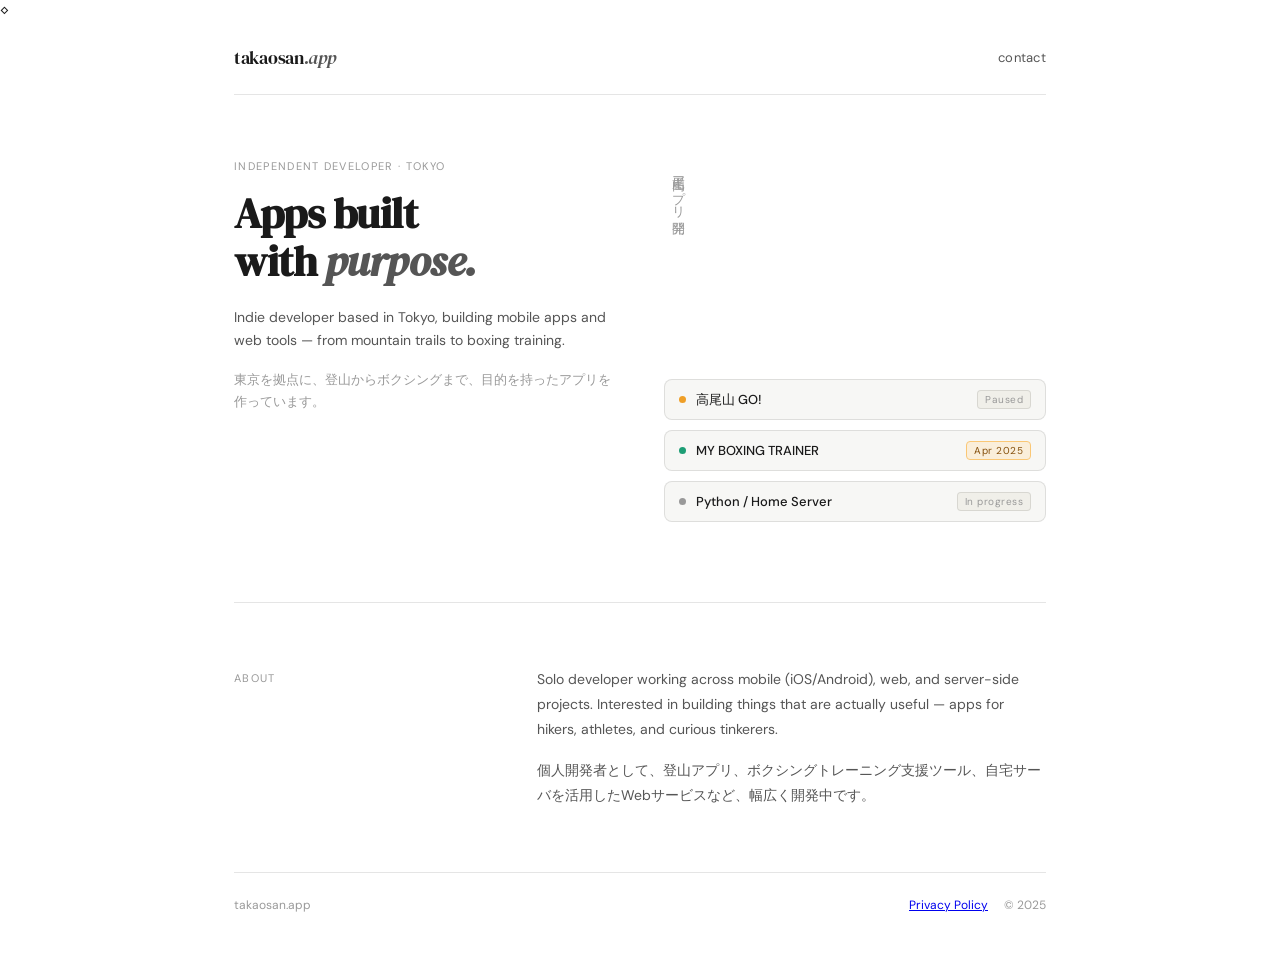
==== index.html @ f697223b "2nd" ====
<!DOCTYPE html>
<html lang="ja">
<head>
  <meta charset="UTF-8">
  <meta name="viewport" content="width=device-width, initial-scale=1.0">
  <title>takao3.app — Independent developer · Tokyo</title>
  <meta name="description" content="東京を拠点に、登山からボクシングまで、目的を持ったアプリを作っています。">
  <link rel="preconnect" href="https://fonts.googleapis.com">
  <link rel="preconnect" href="https://fonts.gstatic.com" crossorigin>
  <link href="https://fonts.googleapis.com/css2?family=DM+Serif+Display:ital@0;1&family=DM+Sans:wght@300;400;500&display=swap" rel="stylesheet">
  <style>
    *, *::before, *::after { margin: 0; padding: 0; box-sizing: border-box; }

    :root {
      --color-text-primary: #1a1a1a;
      --color-text-secondary: #555;
      --color-text-tertiary: #999;
      --color-bg: #fff;
      --color-bg-secondary: #f7f7f5;
      --color-bg-tertiary: #f0efe9;
      --color-border: rgba(0,0,0,0.1);
      --color-border-hover: rgba(0,0,0,0.2);
    }

    @media (prefers-color-scheme: dark) {
      :root {
        --color-text-primary: #e8e8e6;
        --color-text-secondary: #aaa;
        --color-text-tertiary: #666;
        --color-bg: #111;
        --color-bg-secondary: #1a1a1a;
        --color-bg-tertiary: #222;
        --color-border: rgba(255,255,255,0.1);
        --color-border-hover: rgba(255,255,255,0.2);
      }
    }

    body {
      font-family: 'DM Sans', sans-serif;
      background: var(--color-bg);
      color: var(--color-text-primary);
      -webkit-font-smoothing: antialiased;
    }

    .page {
      max-width: 860px;
      margin: 0 auto;
      padding: 0 1.5rem;
    }

    nav {
      display: flex;
      justify-content: space-between;
      align-items: center;
      padding: 1.5rem 0;
      border-bottom: 0.5px solid var(--color-border);
      margin-bottom: 4rem;
    }

    .logo {
      font-family: 'DM Serif Display', serif;
      font-size: 18px;
      letter-spacing: -0.3px;
      color: var(--color-text-primary);
      text-decoration: none;
    }

    .logo span {
      font-style: italic;
      color: var(--color-text-secondary);
    }

    nav a {
      font-size: 13px;
      color: var(--color-text-secondary);
      text-decoration: none;
      letter-spacing: 0.02em;
    }

    nav a:hover { color: var(--color-text-primary); }

    .hero {
      display: grid;
      grid-template-columns: 1fr 1fr;
      gap: 3rem;
      align-items: start;
      margin-bottom: 5rem;
    }

    .hero-label {
      font-size: 11px;
      letter-spacing: 0.12em;
      text-transform: uppercase;
      color: var(--color-text-tertiary);
      margin-bottom: 1rem;
    }

    .hero h1 {
      font-family: 'DM Serif Display', serif;
      font-size: 42px;
      line-height: 1.15;
      letter-spacing: -0.5px;
      margin-bottom: 1.25rem;
    }

    .hero h1 em {
      font-style: italic;
      color: var(--color-text-secondary);
    }

    .hero-sub {
      font-size: 14px;
      line-height: 1.7;
      color: var(--color-text-secondary);
      margin-bottom: 1rem;
    }

    .hero-right { padding-top: 0.5rem; }

    .tagline-jp {
      font-family: 'DM Serif Display', serif;
      font-size: 13px;
      color: var(--color-text-tertiary);
      line-height: 2.2;
      writing-mode: vertical-rl;
      text-orientation: mixed;
      height: 180px;
      margin-bottom: 2rem;
    }

    .status-row {
      display: flex;
      flex-direction: column;
      gap: 10px;
    }

    .status-item {
      display: flex;
      align-items: center;
      gap: 10px;
      font-size: 13px;
      padding: 10px 14px;
      border: 0.5px solid var(--color-border);
      border-radius: 8px;
      background: var(--color-bg-secondary);
      transition: border-color 0.2s;
      text-decoration: none;
      color: var(--color-text-primary);
    }

    .status-item:hover { border-color: var(--color-border-hover); }

    .dot {
      width: 7px;
      height: 7px;
      border-radius: 50%;
      flex-shrink: 0;
    }

    .dot-green { background: #1D9E75; }
    .dot-amber { background: #EF9F27; }
    .dot-gray  { background: var(--color-text-tertiary); }

    .status-name { font-weight: 500; flex: 1; }

    .status-badge {
      font-size: 10px;
      letter-spacing: 0.05em;
      padding: 2px 7px;
      border-radius: 4px;
      background: var(--color-bg-tertiary);
      color: var(--color-text-tertiary);
      border: 0.5px solid var(--color-border);
    }

    .badge-soon { background: #FAEEDA; color: #854F0B; border-color: #FAC775; }
    .badge-active { background: #E1F5EE; color: #0F6E56; border-color: #9FE1CB; }

    .divider {
      height: 0.5px;
      background: var(--color-border);
      margin: 4rem 0;
    }

    .about {
      display: grid;
      grid-template-columns: 1fr 2fr;
      gap: 3rem;
      margin-bottom: 4rem;
    }

    .about-label {
      font-size: 11px;
      letter-spacing: 0.12em;
      text-transform: uppercase;
      color: var(--color-text-tertiary);
      padding-top: 4px;
    }

    .about-text {
      font-size: 14px;
      line-height: 1.8;
      color: var(--color-text-secondary);
    }

    .about-text p + p { margin-top: 1rem; }

    footer {
      display: flex;
      justify-content: space-between;
      align-items: center;
      padding: 1.5rem 0;
      border-top: 0.5px solid var(--color-border);
      font-size: 12px;
      color: var(--color-text-tertiary);
      margin-bottom: 2rem;
    }

    @media (max-width: 600px) {
      .hero { grid-template-columns: 1fr; gap: 2rem; }
      .about { grid-template-columns: 1fr; gap: 1rem; }
      .hero h1 { font-size: 32px; }
      .tagline-jp { writing-mode: horizontal-tb; height: auto; margin-bottom: 1rem; }
    }
  </style>
</head>◊
<body>
  <div class="page">
    <nav>
      <a href="/" class="logo">takaosan<span>.app</span></a>
      <a href="mailto:hello@takaosan.app">contact</a>
    </nav>

    <section class="hero">
      <div class="hero-left">
        <div class="hero-label">Independent developer · Tokyo</div>
        <h1>Apps built<br>with <em>purpose.</em></h1>
        <p class="hero-sub">
          Indie developer based in Tokyo, building mobile apps and web tools — from mountain trails to boxing training.
        </p>
        <p class="hero-sub" style="font-size:13px; color: var(--color-text-tertiary);">
          東京を拠点に、登山からボクシングまで、目的を持ったアプリを作っています。
        </p>
      </div>

      <div class="hero-right">
        <div class="tagline-jp">高尾山アプリ開発</div>
        <div class="status-row">
          <a href="https://www.takaosan-go.jp" class="status-item" target="_blank" rel="noopener">
            <div class="dot dot-amber"></div>
            <span class="status-name">高尾山 GO!</span>
            <span class="status-badge">Paused</span>
          </a>
          <div class="status-item">
            <div class="dot dot-green"></div>
            <span class="status-name">MY BOXING TRAINER</span>
            <span class="status-badge badge-soon">Apr 2025</span>
          </div>
          <div class="status-item">
            <div class="dot dot-gray"></div>
            <span class="status-name">Python / Home Server</span>
            <span class="status-badge">In progress</span>
          </div>
        </div>
      </div>
    </section>

    <div class="divider"></div>

    <section class="about">
      <div class="about-label">About</div>
      <div class="about-text">
        <p>
          Solo developer working across mobile (iOS/Android), web, and server-side projects. Interested in building things that are actually useful — apps for hikers, athletes, and curious tinkerers.
        </p>
        <p>
          個人開発者として、登山アプリ、ボクシングトレーニング支援ツール、自宅サーバを活用したWebサービスなど、幅広く開発中です。
        </p>
      </div>
    </section>

<footer>
  <span>takaosan.app</span>
  <div style="display:flex; gap:16px;">
    <a href="/privacy-policy.html">Privacy Policy</a>
    <span>© 2025</span>
  </div>
</footer>
  </div>
</body>
</html>
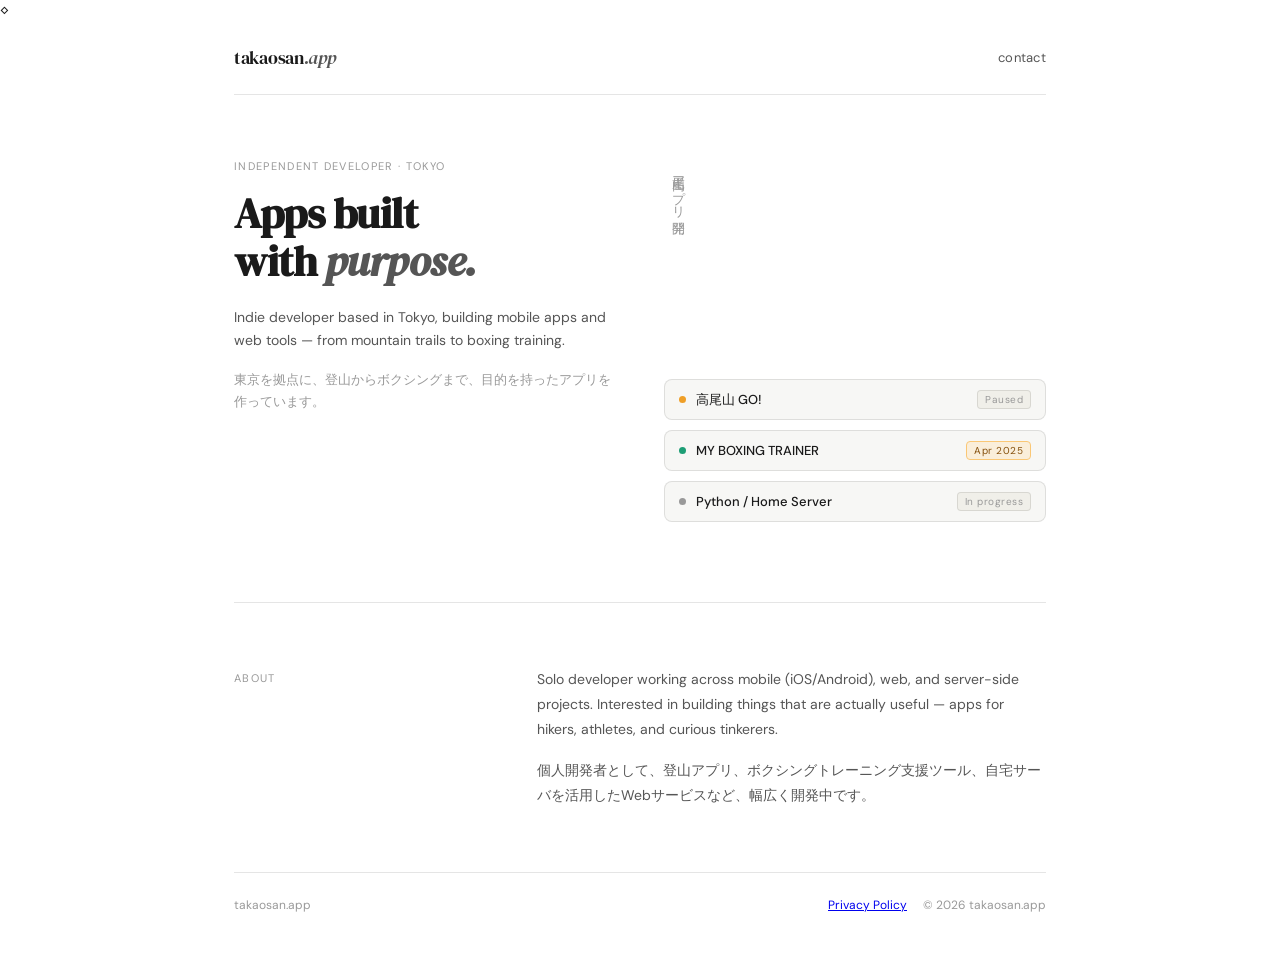
==== commit 9020ac9e: "20260401_3" ====
--- a/index.html
+++ b/index.html
@@ -282,8 +282,8 @@
 <footer>
   <span>takaosan.app</span>
   <div style="display:flex; gap:16px;">
-    <a href="/privacy-policy.html">Privacy Policy</a>
-    <span>© 2025</span>
+    <a href="/privacy-policy">Privacy Policy</a>
+    <span>© 2026 takaosan.app</span>
   </div>
 </footer>
   </div>
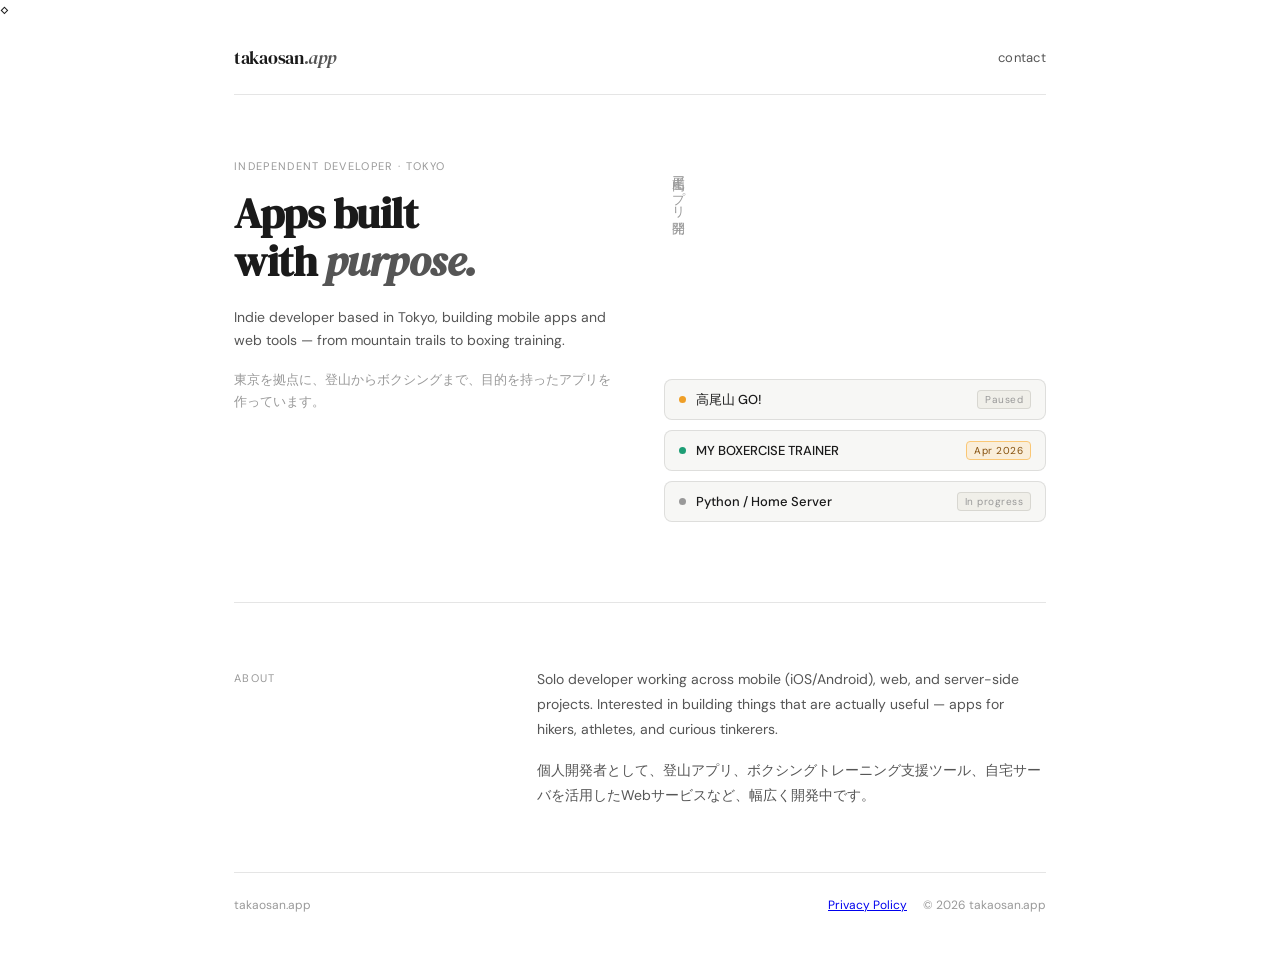
==== commit 15573d23: "20260401_4" ====
--- a/index.html
+++ b/index.html
@@ -251,11 +251,11 @@
             <span class="status-name">高尾山 GO!</span>
             <span class="status-badge">Paused</span>
           </a>
-          <div class="status-item">
+          <a href="/mbt/" class="status-item">
             <div class="dot dot-green"></div>
-            <span class="status-name">MY BOXING TRAINER</span>
-            <span class="status-badge badge-soon">Apr 2025</span>
-          </div>
+            <span class="status-name">MY BOXERCISE TRAINER</span>
+            <span class="status-badge badge-soon">Apr 2026</span>
+          </a>
           <div class="status-item">
             <div class="dot dot-gray"></div>
             <span class="status-name">Python / Home Server</span>
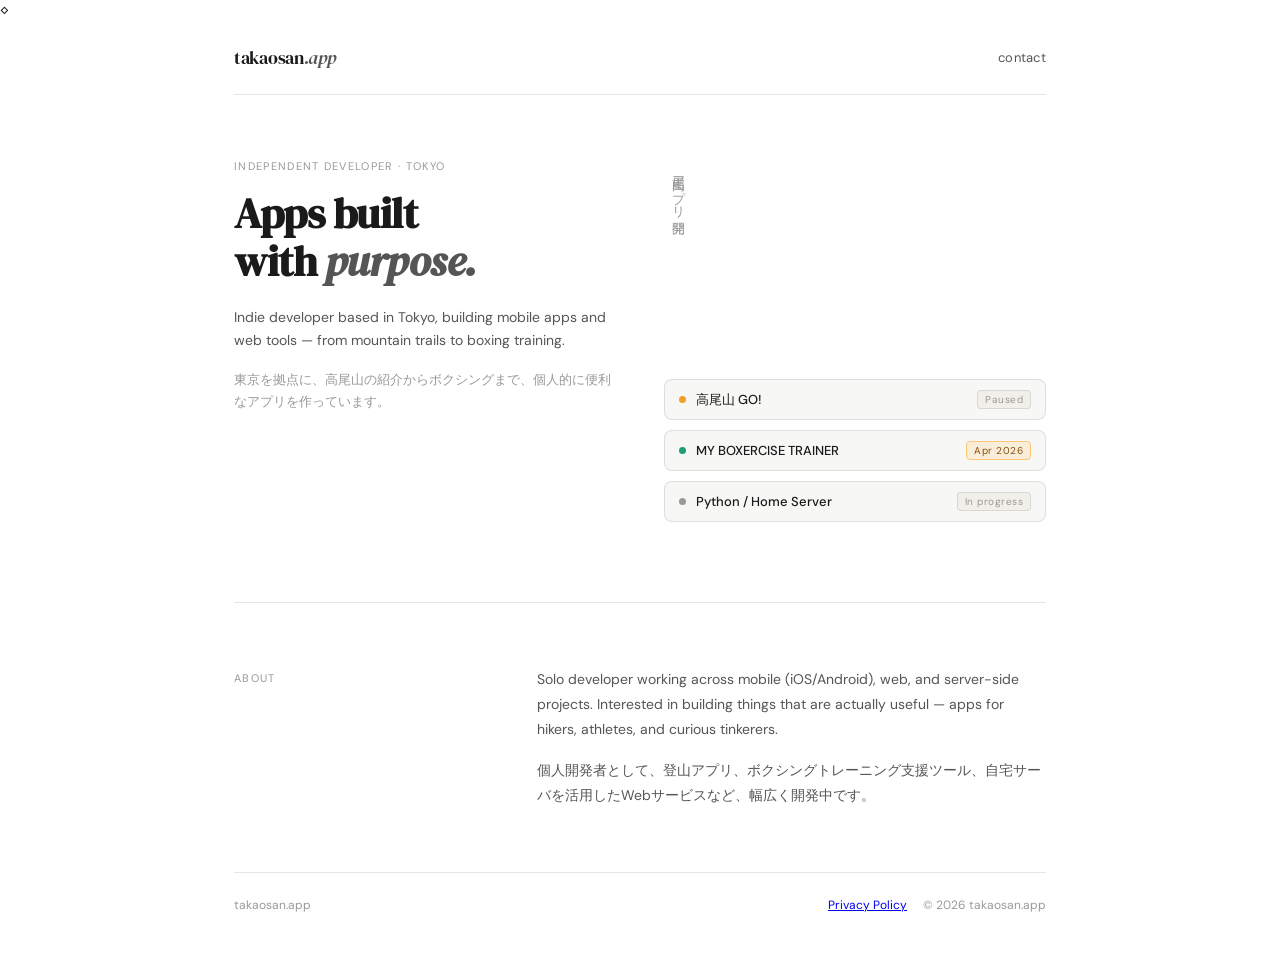
==== commit 35d6509b: "20260405_before_publish" ====
--- a/index.html
+++ b/index.html
@@ -3,226 +3,13 @@
 <head>
   <meta charset="UTF-8">
   <meta name="viewport" content="width=device-width, initial-scale=1.0">
-  <title>takao3.app — Independent developer · Tokyo</title>
+  <title>takaosan.app — Independent developer · Tokyo</title>
   <meta name="description" content="東京を拠点に、登山からボクシングまで、目的を持ったアプリを作っています。">
   <link rel="preconnect" href="https://fonts.googleapis.com">
   <link rel="preconnect" href="https://fonts.gstatic.com" crossorigin>
   <link href="https://fonts.googleapis.com/css2?family=DM+Serif+Display:ital@0;1&family=DM+Sans:wght@300;400;500&display=swap" rel="stylesheet">
-  <style>
-    *, *::before, *::after { margin: 0; padding: 0; box-sizing: border-box; }
-
-    :root {
-      --color-text-primary: #1a1a1a;
-      --color-text-secondary: #555;
-      --color-text-tertiary: #999;
-      --color-bg: #fff;
-      --color-bg-secondary: #f7f7f5;
-      --color-bg-tertiary: #f0efe9;
-      --color-border: rgba(0,0,0,0.1);
-      --color-border-hover: rgba(0,0,0,0.2);
-    }
-
-    @media (prefers-color-scheme: dark) {
-      :root {
-        --color-text-primary: #e8e8e6;
-        --color-text-secondary: #aaa;
-        --color-text-tertiary: #666;
-        --color-bg: #111;
-        --color-bg-secondary: #1a1a1a;
-        --color-bg-tertiary: #222;
-        --color-border: rgba(255,255,255,0.1);
-        --color-border-hover: rgba(255,255,255,0.2);
-      }
-    }
-
-    body {
-      font-family: 'DM Sans', sans-serif;
-      background: var(--color-bg);
-      color: var(--color-text-primary);
-      -webkit-font-smoothing: antialiased;
-    }
-
-    .page {
-      max-width: 860px;
-      margin: 0 auto;
-      padding: 0 1.5rem;
-    }
-
-    nav {
-      display: flex;
-      justify-content: space-between;
-      align-items: center;
-      padding: 1.5rem 0;
-      border-bottom: 0.5px solid var(--color-border);
-      margin-bottom: 4rem;
-    }
-
-    .logo {
-      font-family: 'DM Serif Display', serif;
-      font-size: 18px;
-      letter-spacing: -0.3px;
-      color: var(--color-text-primary);
-      text-decoration: none;
-    }
-
-    .logo span {
-      font-style: italic;
-      color: var(--color-text-secondary);
-    }
-
-    nav a {
-      font-size: 13px;
-      color: var(--color-text-secondary);
-      text-decoration: none;
-      letter-spacing: 0.02em;
-    }
-
-    nav a:hover { color: var(--color-text-primary); }
-
-    .hero {
-      display: grid;
-      grid-template-columns: 1fr 1fr;
-      gap: 3rem;
-      align-items: start;
-      margin-bottom: 5rem;
-    }
-
-    .hero-label {
-      font-size: 11px;
-      letter-spacing: 0.12em;
-      text-transform: uppercase;
-      color: var(--color-text-tertiary);
-      margin-bottom: 1rem;
-    }
-
-    .hero h1 {
-      font-family: 'DM Serif Display', serif;
-      font-size: 42px;
-      line-height: 1.15;
-      letter-spacing: -0.5px;
-      margin-bottom: 1.25rem;
-    }
-
-    .hero h1 em {
-      font-style: italic;
-      color: var(--color-text-secondary);
-    }
-
-    .hero-sub {
-      font-size: 14px;
-      line-height: 1.7;
-      color: var(--color-text-secondary);
-      margin-bottom: 1rem;
-    }
-
-    .hero-right { padding-top: 0.5rem; }
-
-    .tagline-jp {
-      font-family: 'DM Serif Display', serif;
-      font-size: 13px;
-      color: var(--color-text-tertiary);
-      line-height: 2.2;
-      writing-mode: vertical-rl;
-      text-orientation: mixed;
-      height: 180px;
-      margin-bottom: 2rem;
-    }
-
-    .status-row {
-      display: flex;
-      flex-direction: column;
-      gap: 10px;
-    }
-
-    .status-item {
-      display: flex;
-      align-items: center;
-      gap: 10px;
-      font-size: 13px;
-      padding: 10px 14px;
-      border: 0.5px solid var(--color-border);
-      border-radius: 8px;
-      background: var(--color-bg-secondary);
-      transition: border-color 0.2s;
-      text-decoration: none;
-      color: var(--color-text-primary);
-    }
-
-    .status-item:hover { border-color: var(--color-border-hover); }
-
-    .dot {
-      width: 7px;
-      height: 7px;
-      border-radius: 50%;
-      flex-shrink: 0;
-    }
-
-    .dot-green { background: #1D9E75; }
-    .dot-amber { background: #EF9F27; }
-    .dot-gray  { background: var(--color-text-tertiary); }
-
-    .status-name { font-weight: 500; flex: 1; }
-
-    .status-badge {
-      font-size: 10px;
-      letter-spacing: 0.05em;
-      padding: 2px 7px;
-      border-radius: 4px;
-      background: var(--color-bg-tertiary);
-      color: var(--color-text-tertiary);
-      border: 0.5px solid var(--color-border);
-    }
-
-    .badge-soon { background: #FAEEDA; color: #854F0B; border-color: #FAC775; }
-    .badge-active { background: #E1F5EE; color: #0F6E56; border-color: #9FE1CB; }
-
-    .divider {
-      height: 0.5px;
-      background: var(--color-border);
-      margin: 4rem 0;
-    }
-
-    .about {
-      display: grid;
-      grid-template-columns: 1fr 2fr;
-      gap: 3rem;
-      margin-bottom: 4rem;
-    }
-
-    .about-label {
-      font-size: 11px;
-      letter-spacing: 0.12em;
-      text-transform: uppercase;
-      color: var(--color-text-tertiary);
-      padding-top: 4px;
-    }
-
-    .about-text {
-      font-size: 14px;
-      line-height: 1.8;
-      color: var(--color-text-secondary);
-    }
-
-    .about-text p + p { margin-top: 1rem; }
-
-    footer {
-      display: flex;
-      justify-content: space-between;
-      align-items: center;
-      padding: 1.5rem 0;
-      border-top: 0.5px solid var(--color-border);
-      font-size: 12px;
-      color: var(--color-text-tertiary);
-      margin-bottom: 2rem;
-    }
-
-    @media (max-width: 600px) {
-      .hero { grid-template-columns: 1fr; gap: 2rem; }
-      .about { grid-template-columns: 1fr; gap: 1rem; }
-      .hero h1 { font-size: 32px; }
-      .tagline-jp { writing-mode: horizontal-tb; height: auto; margin-bottom: 1rem; }
-    }
-  </style>
+  <link rel="stylesheet" href="/css/common.css">
+  <link rel="stylesheet" href="/css/index.css">
 </head>◊
 <body>
   <div class="page">
@@ -239,7 +26,7 @@
           Indie developer based in Tokyo, building mobile apps and web tools — from mountain trails to boxing training.
         </p>
         <p class="hero-sub" style="font-size:13px; color: var(--color-text-tertiary);">
-          東京を拠点に、登山からボクシングまで、目的を持ったアプリを作っています。
+          東京を拠点に、高尾山の紹介からボクシングまで、個人的に便利なアプリを作っています。
         </p>
       </div>
 
--- a/css/common.css
+++ b/css/common.css
@@ -0,0 +1,94 @@
+*, *::before, *::after { margin: 0; padding: 0; box-sizing: border-box; }
+
+:root {
+  --color-text-primary: #1a1a1a;
+  --color-text-secondary: #555;
+  --color-text-tertiary: #999;
+  --color-bg: #fff;
+  --color-bg-secondary: #f7f7f5;
+  --color-bg-tertiary: #f0efe9;
+  --color-border: rgba(0,0,0,0.1);
+  --color-border-hover: rgba(0,0,0,0.2);
+}
+
+@media (prefers-color-scheme: dark) {
+  :root {
+    --color-text-primary: #e8e8e6;
+    --color-text-secondary: #aaa;
+    --color-text-tertiary: #666;
+    --color-bg: #111;
+    --color-bg-secondary: #1a1a1a;
+    --color-bg-tertiary: #222;
+    --color-border: rgba(255,255,255,0.1);
+    --color-border-hover: rgba(255,255,255,0.2);
+  }
+}
+
+body {
+  font-family: 'DM Sans', sans-serif;
+  background: var(--color-bg);
+  color: var(--color-text-primary);
+  -webkit-font-smoothing: antialiased;
+}
+
+.page {
+  max-width: 860px;
+  margin: 0 auto;
+  padding: 0 1.5rem;
+}
+
+nav {
+  display: flex;
+  justify-content: space-between;
+  align-items: center;
+  padding: 1.5rem 0;
+  border-bottom: 0.5px solid var(--color-border);
+  margin-bottom: 4rem;
+}
+
+.logo {
+  font-family: 'DM Serif Display', serif;
+  font-size: 18px;
+  letter-spacing: -0.3px;
+  color: var(--color-text-primary);
+  text-decoration: none;
+}
+
+.logo span {
+  font-style: italic;
+  color: var(--color-text-secondary);
+}
+
+nav a {
+  font-size: 13px;
+  color: var(--color-text-secondary);
+  text-decoration: none;
+  letter-spacing: 0.02em;
+}
+
+nav a:hover { color: var(--color-text-primary); }
+
+.hero-label {
+  font-size: 11px;
+  letter-spacing: 0.12em;
+  text-transform: uppercase;
+  color: var(--color-text-tertiary);
+  margin-bottom: 1rem;
+}
+
+.divider {
+  height: 0.5px;
+  background: var(--color-border);
+  margin: 4rem 0;
+}
+
+footer {
+  display: flex;
+  justify-content: space-between;
+  align-items: center;
+  padding: 1.5rem 0;
+  border-top: 0.5px solid var(--color-border);
+  font-size: 12px;
+  color: var(--color-text-tertiary);
+  margin-bottom: 2rem;
+}
--- a/css/index.css
+++ b/css/index.css
@@ -0,0 +1,118 @@
+.hero {
+  display: grid;
+  grid-template-columns: 1fr 1fr;
+  gap: 3rem;
+  align-items: start;
+  margin-bottom: 5rem;
+}
+
+.hero h1 {
+  font-family: 'DM Serif Display', serif;
+  font-size: 42px;
+  line-height: 1.15;
+  letter-spacing: -0.5px;
+  margin-bottom: 1.25rem;
+}
+
+.hero h1 em {
+  font-style: italic;
+  color: var(--color-text-secondary);
+}
+
+.hero-sub {
+  font-size: 14px;
+  line-height: 1.7;
+  color: var(--color-text-secondary);
+  margin-bottom: 1rem;
+}
+
+.hero-right { padding-top: 0.5rem; }
+
+.tagline-jp {
+  font-family: 'DM Serif Display', serif;
+  font-size: 13px;
+  color: var(--color-text-tertiary);
+  line-height: 2.2;
+  writing-mode: vertical-rl;
+  text-orientation: mixed;
+  height: 180px;
+  margin-bottom: 2rem;
+}
+
+.status-row {
+  display: flex;
+  flex-direction: column;
+  gap: 10px;
+}
+
+.status-item {
+  display: flex;
+  align-items: center;
+  gap: 10px;
+  font-size: 13px;
+  padding: 10px 14px;
+  border: 0.5px solid var(--color-border);
+  border-radius: 8px;
+  background: var(--color-bg-secondary);
+  transition: border-color 0.2s;
+  text-decoration: none;
+  color: var(--color-text-primary);
+}
+
+.status-item:hover { border-color: var(--color-border-hover); }
+
+.dot {
+  width: 7px;
+  height: 7px;
+  border-radius: 50%;
+  flex-shrink: 0;
+}
+
+.dot-green { background: #1D9E75; }
+.dot-amber { background: #EF9F27; }
+.dot-gray  { background: var(--color-text-tertiary); }
+
+.status-name { font-weight: 500; flex: 1; }
+
+.status-badge {
+  font-size: 10px;
+  letter-spacing: 0.05em;
+  padding: 2px 7px;
+  border-radius: 4px;
+  background: var(--color-bg-tertiary);
+  color: var(--color-text-tertiary);
+  border: 0.5px solid var(--color-border);
+}
+
+.badge-soon   { background: #FAEEDA; color: #854F0B; border-color: #FAC775; }
+.badge-active { background: #E1F5EE; color: #0F6E56; border-color: #9FE1CB; }
+
+.about {
+  display: grid;
+  grid-template-columns: 1fr 2fr;
+  gap: 3rem;
+  margin-bottom: 4rem;
+}
+
+.about-label {
+  font-size: 11px;
+  letter-spacing: 0.12em;
+  text-transform: uppercase;
+  color: var(--color-text-tertiary);
+  padding-top: 4px;
+}
+
+.about-text {
+  font-size: 14px;
+  line-height: 1.8;
+  color: var(--color-text-secondary);
+}
+
+.about-text p + p { margin-top: 1rem; }
+
+@media (max-width: 600px) {
+  .hero { grid-template-columns: 1fr; gap: 2rem; }
+  .about { grid-template-columns: 1fr; gap: 1rem; }
+  .hero h1 { font-size: 32px; }
+  .tagline-jp { writing-mode: horizontal-tb; height: auto; margin-bottom: 1rem; }
+}
